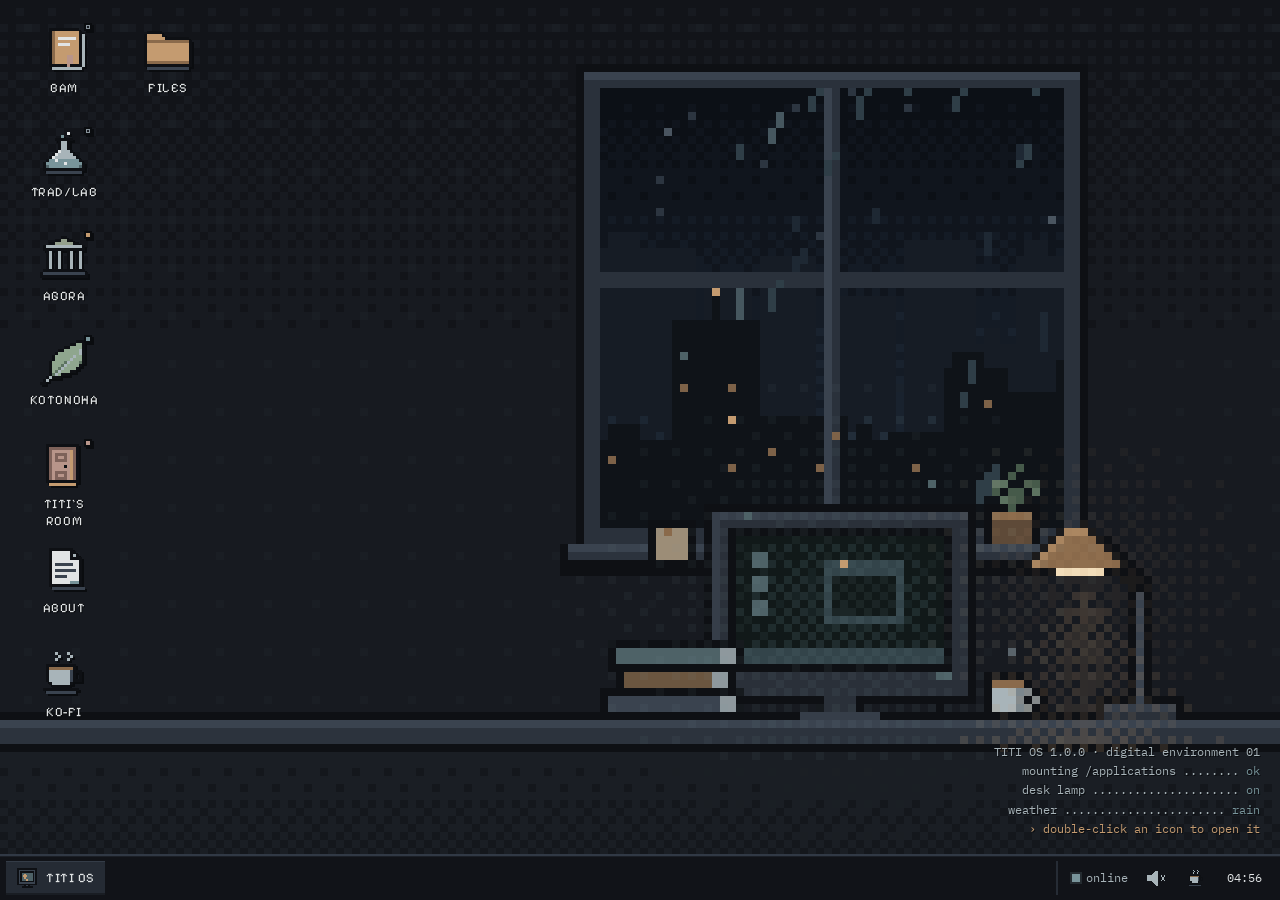
==== index.html @ 7e0ae091 "Boot TITI OS: interactive desktop hub for Titi's projects Pixel-art night-room desktop with a window" ====
<!doctype html>
<html lang="en">
<head>
  <meta charset="utf-8">
  <meta name="viewport" content="width=device-width, initial-scale=1, viewport-fit=cover">
  <title>TITI'S HUB.exe — TITI OS</title>
  <meta name="description" content="TITI OS, digital environment 01: a small pixel-art desktop that opens every project by Titi — BAM, TRAD/LAB, AGORA, KOTONOHA and TITI'S ROOM.">
  <meta name="author" content="Tiéphen Chauvin">
  <meta name="theme-color" content="#111318">
  <meta name="color-scheme" content="dark">
  <link rel="canonical" href="https://tiephenc.github.io/titi-hub/">

  <!-- Open Graph / social cards -->
  <meta property="og:type" content="website">
  <meta property="og:site_name" content="TITI'S HUB.exe">
  <meta property="og:title" content="TITI'S HUB.exe — TITI OS">
  <meta property="og:description" content="A quiet desktop at night, and every project by Titi on it.">
  <meta property="og:url" content="https://tiephenc.github.io/titi-hub/">
  <meta property="og:image" content="https://tiephenc.github.io/titi-hub/assets/og.png">
  <meta property="og:image:width" content="1200">
  <meta property="og:image:height" content="630">
  <meta property="og:image:alt" content="A pixel-art desk at night: a monitor, a lamp, and a rainy city through the window.">
  <meta name="twitter:card" content="summary_large_image">
  <meta name="twitter:title" content="TITI'S HUB.exe — TITI OS">
  <meta name="twitter:description" content="A quiet desktop at night, and every project by Titi on it.">
  <meta name="twitter:image" content="https://tiephenc.github.io/titi-hub/assets/og.png">

  <link rel="icon" href="assets/favicon.svg" type="image/svg+xml">
  <link rel="icon" href="assets/favicon-32.png" sizes="32x32" type="image/png">
  <link rel="apple-touch-icon" href="assets/apple-touch-icon.png">

  <link rel="preconnect" href="https://fonts.googleapis.com">
  <link rel="preconnect" href="https://fonts.gstatic.com" crossorigin>
  <link rel="stylesheet" href="https://fonts.googleapis.com/css2?family=IBM+Plex+Mono:wght@400&family=IBM+Plex+Sans+JP:wght@400;500&family=Pixelify+Sans:wght@400&display=swap">

  <link rel="stylesheet" href="src/styles/base.css">
  <link rel="stylesheet" href="src/styles/desktop.css">
  <link rel="stylesheet" href="src/styles/windows.css">
  <link rel="stylesheet" href="src/styles/apps.css">
  <link rel="modulepreload" href="src/main.js">

  <script type="application/ld+json">
  {
    "@context": "https://schema.org",
    "@type": "WebSite",
    "name": "TITI'S HUB.exe",
    "url": "https://tiephenc.github.io/titi-hub/",
    "author": { "@type": "Person", "name": "Tiéphen Chauvin", "url": "https://github.com/tiephenc" }
  }
  </script>
</head>
<body>
  <a class="skip-link" href="#desktop-icons">Skip to the applications</a>

  <canvas id="scene" aria-hidden="true"></canvas>

  <main id="desktop" aria-label="TITI OS desktop">
    <h1 class="visually-hidden">TITI'S HUB.exe — the desktop that opens every project by Titi</h1>
    <p id="icon-hint" class="visually-hidden">Press Enter to open.</p>
    <ul id="desktop-icons" class="icons" aria-label="Applications and shortcuts"></ul>
    <div id="boot-log" class="boot-log" aria-hidden="true"></div>
    <div id="win-layer" class="win-layer"></div>
  </main>

  <nav id="taskbar" class="taskbar" aria-label="Taskbar">
    <button class="tb-btn tb-start" type="button" aria-label="Start menu"><span class="tb-start__name">TITI OS</span></button>
    <button class="tb-btn tb-switch" type="button" aria-label="Open windows: 0">
      <svg class="glyph" viewBox="0 0 16 16" aria-hidden="true" focusable="false" shape-rendering="crispEdges"><path fill="currentColor" d="M4 2h10v8h-2V4H4zM2 6h8v8H2zm2 2v4h4V8z"/></svg>
      <span class="tb-switch__count">0</span>
    </button>
    <div class="tb-tasks" aria-label="Open windows" role="group"></div>
    <div class="tb-tray">
      <span class="tray-status" role="status"><span class="status-led" aria-hidden="true"></span><span class="tray-status__label">online</span></span>
      <button class="tray-btn tray-sound" type="button" aria-label="Interface sound" aria-pressed="false"></button>
      <button class="tray-btn tray-kofi" type="button" aria-label="Support my work on Ko-fi" title="Support my work"></button>
      <button class="tray-btn tray-clock mono" type="button"><time>--:--</time></button>
    </div>
  </nav>

  <div id="start-menu" class="popover" hidden></div>
  <div id="switcher" class="popover" hidden></div>
  <div id="toasts" class="toasts" aria-live="polite" aria-atomic="false"></div>

  <noscript>
    <div class="noscript">
      <p>TITI OS needs JavaScript to boot.<br>Turn it on and reload to open the desktop.</p>
    </div>
  </noscript>

  <script type="module" src="src/main.js"></script>
</body>
</html>
---- src/styles/base.css ----
/* ==========================================================================
   TITI OS — tokens, type, reset
   ========================================================================== */

:root {
  /* Palette — the brief's six colours, plus two darker steps of the same night. */
  --night: #171A20;        /* wall, page background */
  --night-deep: #111318;   /* taskbar, deepest panels */
  --panel: #1D2128;        /* window body */
  --panel-raised: #252B34; /* title bars, inputs */
  --line: #313945;         /* borders */
  --line-soft: #262C35;
  --ink: #E1E4E5;          /* primary text */
  --ink-dim: #A8B4B9;      /* secondary text */
  --ink-faint: #87929A;    /* tertiary text, still ≥ 4.5:1 on --panel-raised */
  --teal: #78949A;         /* cool accent: selection, links, online */
  --teal-deep: #4E6267;
  --amber: #C49B70;        /* warm accent: the lamp, focus, calls to action */
  --amber-deep: #8A6A4B;
  --shadow: #0A0C0F;

  --scale: 1;

  --font-pixel: "Pixelify Sans", "IBM Plex Mono", ui-monospace, monospace;
  --font-sans: "IBM Plex Sans JP", "IBM Plex Sans", system-ui, -apple-system, "Segoe UI", "Hiragino Sans", "Yu Gothic", sans-serif;
  --font-mono: "IBM Plex Mono", ui-monospace, "SFMono-Regular", Menlo, Consolas, monospace;

  --taskbar-h: 2.875rem;
  --ease-step: steps(4, end);
  --dur: 160ms;

  color-scheme: dark;
}

html {
  font-size: calc(100% * var(--scale));
  -webkit-text-size-adjust: 100%;
  text-size-adjust: 100%;
}

*,
*::before,
*::after {
  box-sizing: border-box;
}

html,
body {
  margin: 0;
  height: 100%;
  overflow: hidden;
  overscroll-behavior: none;
}

body {
  background: var(--night);
  color: var(--ink);
  font-family: var(--font-sans);
  font-size: 0.9375rem;
  line-height: 1.55;
  -webkit-font-smoothing: antialiased;
  -webkit-tap-highlight-color: transparent;
}

h1, h2, h3, h4, p, ul, ol, dl, dd, figure {
  margin: 0;
}

ul, ol {
  padding: 0;
  list-style: none;
}

button,
input,
select {
  font: inherit;
  color: inherit;
}

button {
  cursor: pointer;
  background: none;
  border: 0;
  padding: 0;
}

button:disabled,
[aria-disabled="true"] {
  cursor: not-allowed;
}

a {
  color: inherit;
}

svg {
  display: block;
}

::selection {
  background: var(--teal-deep);
  color: var(--ink);
}

:focus {
  outline: none;
}

:focus-visible {
  outline: 2px dashed var(--amber);
  outline-offset: 2px;
}

.visually-hidden {
  position: absolute !important;
  width: 1px;
  height: 1px;
  padding: 0;
  margin: -1px;
  overflow: hidden;
  clip: rect(0 0 0 0);
  white-space: nowrap;
  border: 0;
}

.skip-link {
  position: fixed;
  left: 0.75rem;
  top: 0.75rem;
  z-index: 10000;
  padding: 0.5rem 0.75rem;
  background: var(--panel-raised);
  border: 2px solid var(--amber);
  font-family: var(--font-mono);
  font-size: 0.8125rem;
  transform: translateY(-200%);
}

.skip-link:focus {
  transform: none;
}

.pixel {
  font-family: var(--font-pixel);
  letter-spacing: 0.02em;
}

.mono {
  font-family: var(--font-mono);
}

/* Pixel icons are SVGs on a 16-unit grid. */
.px-icon {
  width: 100%;
  height: 100%;
  shape-rendering: crispEdges;
  image-rendering: pixelated;
}

/* Notched pixel corners, used on buttons and chips. */
.notched {
  clip-path: polygon(
    0 3px, 3px 3px, 3px 0,
    calc(100% - 3px) 0, calc(100% - 3px) 3px, 100% 3px,
    100% calc(100% - 3px), calc(100% - 3px) calc(100% - 3px), calc(100% - 3px) 100%,
    3px 100%, 3px calc(100% - 3px), 0 calc(100% - 3px)
  );
}

/* Buttons --------------------------------------------------------------- */

.btn {
  display: inline-flex;
  align-items: center;
  justify-content: center;
  gap: 0.5rem;
  min-height: 2.5rem;
  padding: 0.5rem 1rem;
  font-family: var(--font-pixel);
  font-size: 0.875rem;
  letter-spacing: 0.04em;
  text-decoration: none;
  color: var(--night);
  background: var(--amber);
  box-shadow: inset 0 -3px 0 var(--amber-deep), inset 0 2px 0 #DDBE98;
  transition: transform 80ms var(--ease-step), filter 80ms linear;
}

.btn:hover {
  filter: brightness(1.08);
}

.btn:active {
  transform: translateY(1px);
  box-shadow: inset 0 -1px 0 var(--amber-deep), inset 0 2px 0 var(--amber-deep);
}

.btn:focus-visible {
  outline-color: var(--ink);
}

.btn--ghost {
  color: var(--ink);
  background: var(--panel-raised);
  box-shadow: inset 0 -3px 0 #191D23, inset 0 2px 0 #343C47;
}

.btn--ghost:active {
  box-shadow: inset 0 -1px 0 #191D23, inset 0 2px 0 #191D23;
}

.btn[aria-disabled="true"],
.btn:disabled {
  color: var(--ink-faint);
  background: var(--panel-raised);
  box-shadow: none;
  filter: none;
  transform: none;
}

.btn .ext {
  width: 0.75rem;
  height: 0.75rem;
}

/* Motion preferences ------------------------------------------------------ */

html.reduce-motion *,
html.reduce-motion *::before,
html.reduce-motion *::after {
  animation-duration: 1ms !important;
  animation-iteration-count: 1 !important;
  transition-duration: 1ms !important;
  scroll-behavior: auto !important;
}

html.no-ambient .ambient {
  animation: none !important;
}
---- src/styles/desktop.css ----
/* ==========================================================================
   TITI OS — desktop, icons, taskbar, start menu, notifications
   ========================================================================== */

/* The night room ---------------------------------------------------------- */

#scene {
  position: fixed;
  left: 0;
  top: 0;
  z-index: 0;
  image-rendering: pixelated;
  image-rendering: crisp-edges;
  pointer-events: none;
}

#desktop {
  position: fixed;
  inset: 0 0 var(--taskbar-h) 0;
  z-index: 1;
}

/* Desktop icons ----------------------------------------------------------- */

.icons {
  position: absolute;
  left: 1rem;
  top: 1rem;
  bottom: 1rem;
  display: grid;
  grid-auto-flow: column;
  grid-template-rows: repeat(auto-fill, 6.25rem);
  grid-auto-columns: 6rem;
  gap: 0.25rem 0.5rem;
  align-content: start;
}

.icon {
  position: relative;
  display: flex;
  flex-direction: column;
  align-items: center;
  gap: 0.375rem;
  width: 6rem;
  padding: 0.5rem 0.25rem 0.375rem;
  border: 1px solid transparent;
  color: var(--ink);
  text-align: center;
  touch-action: manipulation;
}

.icon__art {
  position: relative;
  width: 3rem;
  height: 3rem;
  transition: transform 120ms var(--ease-step);
  filter: drop-shadow(2px 2px 0 var(--shadow));
}

.icon__label {
  max-width: 100%;
  padding: 0.0625rem 0.375rem;
  font-family: var(--font-pixel);
  font-size: 0.8125rem;
  line-height: 1.3;
  letter-spacing: 0.04em;
  color: var(--ink);
  text-shadow: 1px 1px 0 var(--shadow), -1px 0 0 var(--shadow), 0 -1px 0 var(--shadow);
  overflow-wrap: anywhere;
}

/* A tiny status light in the icon's corner. */
.icon__status {
  position: absolute;
  right: -0.25rem;
  top: -0.125rem;
  width: 0.5rem;
  height: 0.5rem;
  border: 2px solid var(--shadow);
  background: var(--ink-faint);
}

.icon__status[data-status="online"] { background: var(--teal); }
.icon__status[data-status="under-development"] { background: var(--amber); }
.icon__status[data-status="coming-soon"] { background: #B8958A; }
.icon__status[data-status="link-pending"] {
  background: var(--night);
  box-shadow: inset 0 0 0 1px var(--ink-faint);
}

.icon:hover .icon__art {
  transform: translateY(-2px);
}

.icon:hover .icon__label {
  color: #fff;
}

.icon[aria-current="true"] {
  border: 1px dotted var(--teal);
  background: rgb(120 148 154 / 0.14);
}

.icon[aria-current="true"] .icon__label {
  background: var(--teal-deep);
  text-shadow: none;
}

.icon:focus-visible {
  outline-offset: 0;
}

/* The boot log: a few lines that type out and fade away, never blocking. */
.boot-log {
  position: absolute;
  right: 1.25rem;
  bottom: 1rem;
  max-width: min(26rem, calc(100% - 2.5rem));
  font-family: var(--font-mono);
  font-size: 0.75rem;
  line-height: 1.6;
  color: var(--ink-dim);
  text-align: right;
  text-shadow: 1px 1px 0 var(--shadow);
  pointer-events: none;
  transition: opacity 1.2s linear;
}

.boot-log p {
  white-space: pre;
}

.boot-log .ok {
  color: var(--teal);
}

.boot-log .hint {
  color: var(--amber);
}

.boot-log.is-gone {
  opacity: 0;
}

/* Taskbar ----------------------------------------------------------------- */

.taskbar {
  position: fixed;
  left: 0;
  right: 0;
  bottom: 0;
  z-index: 9000;
  display: flex;
  align-items: stretch;
  gap: 0.375rem;
  height: var(--taskbar-h);
  padding: 0.3125rem 0.375rem;
  padding-bottom: max(0.3125rem, env(safe-area-inset-bottom));
  background: var(--night-deep);
  border-top: 2px solid var(--line);
  box-shadow: inset 0 1px 0 #1B1F26;
}

.tb-btn {
  display: inline-flex;
  align-items: center;
  gap: 0.5rem;
  min-width: 2.25rem;
  padding: 0 0.625rem;
  font-family: var(--font-pixel);
  font-size: 0.8125rem;
  letter-spacing: 0.04em;
  color: var(--ink-dim);
  background: var(--panel-raised);
  box-shadow: inset 0 -2px 0 #191D23, inset 0 1px 0 #343C47;
  white-space: nowrap;
}

.tb-btn:hover {
  color: var(--ink);
}

.tb-btn[aria-expanded="true"],
.tb-btn[aria-pressed="true"] {
  color: var(--ink);
  background: #1A1E25;
  box-shadow: inset 0 2px 0 #0E1014, inset 0 -1px 0 #2B323C;
}

.tb-btn .glyph {
  width: 1.25rem;
  height: 1.25rem;
  flex: none;
}

.tb-start {
  color: var(--ink);
}

.tb-start .glyph {
  width: 1.375rem;
  height: 1.375rem;
}

.tb-tasks {
  display: flex;
  flex: 1 1 auto;
  min-width: 0;
  gap: 0.25rem;
  overflow: hidden;
}

.tb-task {
  flex: 0 1 11rem;
  min-width: 2.75rem;
  justify-content: flex-start;
}

.tb-task .tb-task__name {
  overflow: hidden;
  text-overflow: ellipsis;
}

.tb-task[data-state="minimized"] .tb-task__name {
  color: var(--ink-faint);
}

.tb-task[data-state="active"] {
  border-bottom: 2px solid var(--amber);
}

.tb-switch {
  display: none;
}

.tb-tray {
  display: flex;
  align-items: center;
  gap: 0.25rem;
  padding: 0 0.25rem 0 0.5rem;
  border-left: 2px solid var(--line-soft);
}

.tray-btn {
  display: inline-flex;
  align-items: center;
  justify-content: center;
  gap: 0.375rem;
  min-width: 2.25rem;
  height: 100%;
  padding: 0 0.375rem;
  color: var(--ink-dim);
  font-family: var(--font-mono);
  font-size: 0.75rem;
}

.tray-btn:hover {
  color: var(--ink);
  background: var(--panel-raised);
}

.tray-btn .glyph {
  width: 1.125rem;
  height: 1.125rem;
}

.tray-status {
  display: inline-flex;
  align-items: center;
  gap: 0.375rem;
  padding: 0 0.375rem;
  font-family: var(--font-mono);
  font-size: 0.75rem;
  color: var(--ink-dim);
}

.status-led {
  width: 0.5rem;
  height: 0.5rem;
  background: var(--teal);
  box-shadow: 0 0 0 2px rgb(120 148 154 / 0.18);
}

.tray-status[data-online="false"] .status-led {
  background: var(--amber);
  box-shadow: 0 0 0 2px rgb(196 155 112 / 0.2);
}

.tray-clock {
  min-width: 3.25rem;
  font-variant-numeric: tabular-nums;
  color: var(--ink);
}

.tray-clock .colon {
  animation: blink 2s steps(1, end) infinite;
}

@keyframes blink {
  50% { opacity: 0.25; }
}

/* Start menu & switcher popovers -------------------------------------------- */

.popover {
  position: fixed;
  left: 0.375rem;
  bottom: calc(var(--taskbar-h) + 0.375rem);
  z-index: 9100;
  width: 19rem;
  max-height: calc(100% - var(--taskbar-h) - 1rem);
  overflow: auto;
  background: var(--panel);
  border: 2px solid var(--line);
  box-shadow: 5px 5px 0 var(--shadow);
  transform-origin: bottom left;
}

.popover[hidden] {
  display: none;
}

.popover.is-opening {
  animation: menu-in 140ms var(--ease-step);
}

@keyframes menu-in {
  from { clip-path: inset(100% 0 0 0); }
  to { clip-path: inset(0 0 0 0); }
}

.menu-head {
  display: flex;
  align-items: center;
  gap: 0.75rem;
  padding: 0.875rem 1rem 0.75rem;
  border-bottom: 2px solid var(--line-soft);
  background:
    repeating-linear-gradient(0deg, transparent 0 3px, rgb(255 255 255 / 0.015) 3px 4px),
    var(--panel-raised);
}

.menu-head .glyph {
  width: 2rem;
  height: 2rem;
  flex: none;
}

.menu-head__title {
  font-family: var(--font-pixel);
  font-size: 1rem;
  line-height: 1.2;
}

.menu-head__sub {
  font-family: var(--font-mono);
  font-size: 0.6875rem;
  color: var(--ink-dim);
}

.menu-group {
  padding: 0.5rem 0;
}

.menu-group + .menu-group {
  border-top: 2px solid var(--line-soft);
}

.menu-caption {
  padding: 0.25rem 1rem 0.375rem;
  font-family: var(--font-mono);
  font-size: 0.6875rem;
  color: var(--ink-faint);
}

.menu-item {
  display: flex;
  align-items: center;
  gap: 0.75rem;
  width: 100%;
  min-height: 2.5rem;
  padding: 0.3125rem 1rem;
  text-align: left;
  font-size: 0.875rem;
  color: var(--ink);
}

.menu-item .glyph {
  width: 1.5rem;
  height: 1.5rem;
  flex: none;
}

.menu-item__name {
  flex: 1;
  font-family: var(--font-pixel);
  letter-spacing: 0.03em;
}

.menu-item__meta {
  font-family: var(--font-mono);
  font-size: 0.6875rem;
  color: var(--ink-faint);
}

.menu-item:hover,
.menu-item:focus-visible {
  background: var(--teal-deep);
  outline: none;
}

.menu-item:hover .menu-item__meta,
.menu-item:focus-visible .menu-item__meta {
  color: var(--ink);
}

.menu-foot {
  padding: 0.5rem 1rem 0.625rem;
  border-top: 2px solid var(--line-soft);
  font-family: var(--font-mono);
  font-size: 0.6875rem;
  color: var(--ink-faint);
}

/* Notifications ----------------------------------------------------------- */

.toasts {
  position: fixed;
  right: 0.75rem;
  bottom: calc(var(--taskbar-h) + 0.75rem);
  z-index: 9200;
  display: flex;
  flex-direction: column;
  align-items: flex-end;
  gap: 0.5rem;
  pointer-events: none;
}

.toast {
  display: flex;
  align-items: center;
  gap: 0.625rem;
  max-width: min(22rem, calc(100vw - 1.5rem));
  padding: 0.5rem 0.75rem;
  background: var(--panel-raised);
  border: 2px solid var(--line);
  border-left-color: var(--teal);
  box-shadow: 3px 3px 0 var(--shadow);
  font-family: var(--font-mono);
  font-size: 0.75rem;
  color: var(--ink);
  animation: toast-in 180ms var(--ease-step);
}

.toast[data-tone="warm"] {
  border-left-color: var(--amber);
}

.toast .glyph {
  width: 1rem;
  height: 1rem;
  flex: none;
}

.toast.is-leaving {
  opacity: 0;
  transition: opacity 200ms linear;
}

@keyframes toast-in {
  from { transform: translateX(1.5rem); opacity: 0; }
  to { transform: none; opacity: 1; }
}

.noscript {
  position: fixed;
  inset: 0;
  display: grid;
  place-items: center;
  padding: 2rem;
  font-family: var(--font-mono);
  text-align: center;
  color: var(--ink-dim);
}

/* Compact layout: phones and narrow windows ------------------------------- */

@media (max-width: 720px) {
  :root {
    --taskbar-h: 3.5rem;
  }

  .icons {
    left: 0;
    right: 0;
    top: 0;
    bottom: auto;
    padding: 1.25rem 0.75rem;
    grid-auto-flow: row;
    grid-template-rows: none;
    grid-template-columns: repeat(4, minmax(0, 1fr));
    grid-auto-columns: auto;
    gap: 0.75rem 0.25rem;
  }

  .icon {
    width: auto;
    padding: 0.5rem 0.125rem;
  }

  .icon__art {
    width: 3.25rem;
    height: 3.25rem;
  }

  .icon__label {
    font-size: 0.75rem;
  }

  .boot-log {
    left: 1rem;
    right: 1rem;
    max-width: none;
    font-size: 0.6875rem;
  }

  .boot-log p {
    white-space: pre-wrap;
  }

  .taskbar {
    gap: 0.375rem;
    padding: 0.375rem 0.5rem;
  }

  .tb-start .tb-start__name,
  .tb-tasks,
  .tray-status__label,
  .tray-sound {
    display: none;
  }

  .tb-switch {
    display: inline-flex;
    margin-right: auto;
  }

  .tb-btn {
    min-width: 2.75rem;
    justify-content: center;
  }

  .tray-btn {
    min-width: 2.75rem;
  }

  .popover {
    left: 0;
    right: 0;
    bottom: var(--taskbar-h);
    width: auto;
    border-left: 0;
    border-right: 0;
    border-bottom: 0;
    box-shadow: 0 -4px 0 var(--shadow);
  }

  .toasts {
    left: 0.75rem;
    right: 0.75rem;
    align-items: stretch;
  }

  .toast {
    max-width: none;
  }
}

@media (max-width: 360px) {
  .icons {
    grid-template-columns: repeat(3, minmax(0, 1fr));
  }
}

/* Short landscape screens (phones on their side) */
@media (max-height: 520px) and (min-width: 721px) {
  .icons {
    grid-template-rows: repeat(auto-fill, 5.5rem);
  }

  .icon__art {
    width: 2.5rem;
    height: 2.5rem;
  }
}
---- src/styles/windows.css ----
/* ==========================================================================
   TITI OS — window chrome
   ========================================================================== */

.win-layer {
  position: absolute;
  inset: 0;
  pointer-events: none;
}

.win {
  --accent: var(--teal);
  position: absolute;
  display: flex;
  flex-direction: column;
  width: min(var(--w, 32rem), calc(100% - 1rem));
  max-height: calc(100% - 1rem);
  background: var(--panel);
  border: 2px solid var(--line);
  box-shadow: 6px 6px 0 var(--shadow);
  pointer-events: auto;
}

.win[hidden] {
  display: none;
}

.win.is-active {
  border-color: color-mix(in srgb, var(--accent) 55%, var(--line));
}

.win-bar {
  position: relative;
  display: flex;
  align-items: center;
  gap: 0.5rem;
  flex: none;
  height: 2.25rem;
  padding: 0 0.25rem 0 0.625rem;
  background: var(--panel-raised);
  border-bottom: 2px solid var(--line-soft);
  cursor: grab;
  user-select: none;
  -webkit-user-select: none;
}

.win-bar:active {
  cursor: grabbing;
}

/* A thin accent line under the bar of the active window. */
.win.is-active .win-bar::after {
  content: "";
  position: absolute;
  left: 0;
  right: 0;
  bottom: -2px;
  height: 2px;
  background: linear-gradient(90deg, var(--accent) 0 3.5rem, transparent 3.5rem);
}

.win-bar:focus-visible {
  outline-offset: -4px;
}

.win-bar__icon {
  width: 1.125rem;
  height: 1.125rem;
  flex: none;
}

.win-bar__title {
  flex: none;
  font-family: var(--font-pixel);
  font-size: 0.875rem;
  font-weight: 400;
  letter-spacing: 0.04em;
  color: var(--ink-dim);
}

.win.is-active .win-bar__title {
  color: var(--ink);
}

.win-bar__path {
  flex: 1;
  min-width: 0;
  overflow: hidden;
  text-overflow: ellipsis;
  white-space: nowrap;
  font-family: var(--font-mono);
  font-size: 0.6875rem;
  color: var(--ink-faint);
}

.win-ctl {
  display: flex;
  gap: 0.25rem;
  flex: none;
}

.win-btn {
  display: grid;
  place-items: center;
  width: 1.75rem;
  height: 1.75rem;
  color: var(--ink-dim);
  cursor: pointer;
}

.win-btn svg {
  width: 0.75rem;
  height: 0.75rem;
}

.win-btn:hover {
  color: var(--ink);
  background: #2F3741;
}

.win-btn[data-act="close"]:hover {
  color: var(--night);
  background: var(--amber);
}

.win-body {
  flex: 1 1 auto;
  min-height: 0;
  overflow: auto;
  overscroll-behavior: contain;
  scrollbar-width: thin;
  scrollbar-color: var(--line) transparent;
}

.win-body::-webkit-scrollbar {
  width: 10px;
}

.win-body::-webkit-scrollbar-thumb {
  background: var(--line);
  border: 2px solid var(--panel);
}

/* Opening and closing: the window unrolls in four steps, like a CRT. */
.win.is-entering {
  animation: win-in 180ms var(--ease-step);
}

.win.is-leaving {
  animation: win-out 140ms var(--ease-step) forwards;
}

@keyframes win-in {
  from { clip-path: inset(48% 0 48% 0); opacity: 0.4; }
  to { clip-path: inset(0 0 0 0); opacity: 1; }
}

@keyframes win-out {
  from { clip-path: inset(0 0 0 0); opacity: 1; }
  to { clip-path: inset(49% 4% 49% 4%); opacity: 0; }
}

.win.is-dragging {
  box-shadow: 10px 10px 0 rgb(10 12 15 / 0.85);
}

.win.is-dragging .win-body {
  pointer-events: none;
}

/* Compact layout: every window becomes a full screen sheet. */
body.is-compact .win {
  left: 0 !important;
  top: 0 !important;
  width: 100%;
  height: 100%;
  max-height: none;
  border: 0;
  box-shadow: none;
}

body.is-compact .win-bar {
  height: 3rem;
  cursor: default;
  padding-left: 0.875rem;
}

body.is-compact .win-btn {
  width: 2.75rem;
  height: 2.75rem;
}

body.is-compact .win-btn svg {
  width: 0.875rem;
  height: 0.875rem;
}

body.is-compact .win.is-entering {
  animation-name: sheet-in;
}

@keyframes sheet-in {
  from { transform: translateY(2.5rem); opacity: 0; }
  to { transform: none; opacity: 1; }
}
---- src/styles/apps.css ----
/* ==========================================================================
   TITI OS — application window contents
   ========================================================================== */

.app {
  display: flex;
  flex-direction: column;
}

.app-section {
  padding: 1rem 1.25rem;
}

.app-section + .app-section {
  border-top: 2px solid var(--line-soft);
}

/* Project preview ---------------------------------------------------------- */

.splash {
  position: relative;
  height: 9.5rem;
  overflow: hidden;
  border-bottom: 2px solid var(--line-soft);
  background: #15181D;
}

.project-head {
  display: flex;
  align-items: flex-start;
  gap: 0.875rem;
}

.project-head__icon {
  width: 3rem;
  height: 3rem;
  flex: none;
  filter: drop-shadow(2px 2px 0 var(--shadow));
}

.project-head__text {
  flex: 1;
  min-width: 0;
}

.project-name {
  font-family: var(--font-pixel);
  font-size: 1.5rem;
  font-weight: 400;
  line-height: 1.15;
  letter-spacing: 0.03em;
}

.project-tagline {
  margin-top: 0.25rem;
  font-family: var(--font-mono);
  font-size: 0.75rem;
  color: var(--ink-dim);
}

.chip {
  display: inline-flex;
  align-items: center;
  gap: 0.375rem;
  flex: none;
  padding: 0.1875rem 0.5rem;
  font-family: var(--font-mono);
  font-size: 0.6875rem;
  line-height: 1.4;
  color: var(--ink);
  background: var(--panel-raised);
  white-space: nowrap;
}

.chip::before {
  content: "";
  width: 0.4375rem;
  height: 0.4375rem;
  background: var(--ink-faint);
}

.chip[data-status="online"]::before { background: var(--teal); }
.chip[data-status="under-development"]::before { background: var(--amber); }
.chip[data-status="coming-soon"]::before { background: #B8958A; }
.chip[data-status="link-pending"]::before {
  background: transparent;
  box-shadow: inset 0 0 0 1px var(--ink-faint);
}

.chip[data-status="online"]::before {
  animation: pulse 2.4s steps(2, end) infinite;
}

@keyframes pulse {
  50% { opacity: 0.35; }
}

.project-desc {
  margin-top: 0.875rem;
  max-width: 34rem;
  color: var(--ink);
}

.contents-caption {
  margin-bottom: 0.5rem;
  font-family: var(--font-mono);
  font-size: 0.6875rem;
  color: var(--ink-faint);
}

.tags {
  display: flex;
  flex-wrap: wrap;
  gap: 0.375rem;
}

.tags li {
  padding: 0.1875rem 0.5rem;
  font-size: 0.8125rem;
  color: var(--ink-dim);
  border: 1px solid var(--line);
  background: rgb(255 255 255 / 0.015);
}

.launch {
  display: flex;
  flex-wrap: wrap;
  align-items: center;
  gap: 0.75rem 1rem;
}

.launch__url {
  min-width: 0;
  font-family: var(--font-mono);
  font-size: 0.75rem;
  color: var(--ink-faint);
  overflow-wrap: anywhere;
}

/* "Not yet" panels share one look: a quiet striped plate. */
.notice {
  display: flex;
  gap: 0.875rem;
  align-items: flex-start;
  padding: 0.875rem 1rem;
  border: 2px dashed var(--line);
  background:
    repeating-linear-gradient(-45deg, transparent 0 10px, rgb(196 155 112 / 0.045) 10px 20px);
}

.notice__title {
  font-family: var(--font-pixel);
  font-size: 0.9375rem;
  letter-spacing: 0.06em;
  color: var(--amber);
}

.notice__text {
  margin-top: 0.125rem;
  font-size: 0.875rem;
  color: var(--ink-dim);
}

.notice .loader {
  flex: none;
  margin-top: 0.3125rem;
}

/* A three-block loader, used sparingly. */
.loader {
  display: inline-flex;
  gap: 3px;
}

.loader i {
  width: 6px;
  height: 6px;
  background: var(--amber);
  animation: loader 1.2s steps(1, end) infinite;
}

.loader i:nth-child(2) { animation-delay: 0.4s; }
.loader i:nth-child(3) { animation-delay: 0.8s; }

@keyframes loader {
  0% { opacity: 1; }
  33% { opacity: 0.25; }
}

/* Splash: BAM — editorial masthead */
.splash--editorial {
  display: grid;
  grid-template-rows: auto 1fr;
  padding: 1rem 1.25rem 0.875rem;
  background: #1A1C20;
  color: #E8DCCB;
}

.splash--editorial .masthead {
  display: flex;
  align-items: baseline;
  justify-content: space-between;
  padding-bottom: 0.375rem;
  border-bottom: 3px double var(--amber);
}

.splash--editorial .masthead b {
  font-family: Georgia, "Times New Roman", "Hiragino Mincho ProN", "Yu Mincho", serif;
  font-size: 2.25rem;
  font-weight: 700;
  line-height: 1;
  letter-spacing: -0.01em;
}

.splash--editorial .masthead span {
  font-family: var(--font-mono);
  font-size: 0.6875rem;
  color: var(--amber);
}

.splash--editorial .rubrics {
  display: grid;
  grid-template-columns: repeat(4, minmax(0, 1fr));
  margin-top: 0.75rem;
}

.splash--editorial .rubrics li {
  padding: 0 0.625rem;
  border-left: 1px solid rgb(196 155 112 / 0.35);
  font-family: Georgia, "Times New Roman", serif;
  font-size: 0.8125rem;
  line-height: 1.35;
}

.splash--editorial .rubrics li:first-child {
  padding-left: 0;
  border-left: 0;
}

.splash--editorial .rubrics small {
  display: block;
  margin-top: 0.25rem;
  font-family: var(--font-sans);
  font-size: 0.75rem;
  color: var(--amber);
}

/* Splash: TRAD/LAB — graph paper with an annotated specimen */
.splash--lab {
  background:
    linear-gradient(rgb(120 148 154 / 0.14) 1px, transparent 1px) 0 0 / 12px 12px,
    linear-gradient(90deg, rgb(120 148 154 / 0.14) 1px, transparent 1px) 0 0 / 12px 12px,
    #161B1F;
}

.specimen {
  position: absolute;
  left: 50%;
  top: 50%;
  transform: translate(-50%, -46%);
  display: grid;
  justify-items: center;
}

.specimen ruby {
  font-family: var(--font-sans);
  font-size: 2.5rem;
  line-height: 1.1;
  color: var(--ink);
  ruby-position: over;
}

.specimen rt {
  font-family: var(--font-mono);
  font-size: 0.6875rem;
  color: var(--teal);
  letter-spacing: 0.08em;
}

.specimen .bracket {
  width: 7rem;
  height: 0.5rem;
  margin-top: 0.25rem;
  border: 2px solid var(--teal);
  border-top: 0;
}

.specimen .gloss {
  margin-top: 0.375rem;
  font-family: var(--font-mono);
  font-size: 0.75rem;
  color: var(--ink-dim);
}

.splash--lab .stamp {
  position: absolute;
  right: 0.875rem;
  top: 0.75rem;
  padding: 0.125rem 0.375rem;
  border: 2px solid var(--teal-deep);
  font-family: var(--font-pixel);
  font-size: 0.75rem;
  color: var(--teal);
  transform: rotate(-4deg);
}

/* Splash: AGORA — columns under scaffolding */
.splash--columns {
  display: grid;
  place-items: end center;
  background: #171B1A;
}

.splash--columns .temple {
  width: 15rem;
  height: 8rem;
}

.splash--columns .tape {
  position: absolute;
  left: -2rem;
  right: -2rem;
  top: 42%;
  padding: 0.25rem 0;
  transform: rotate(-6deg);
  background: repeating-linear-gradient(90deg, var(--amber) 0 18px, #2A241C 18px 36px);
  opacity: 0.85;
}

.splash--columns .tape span {
  display: block;
  width: max-content;
  margin: 0 auto;
  padding: 0 0.625rem;
  font-family: var(--font-pixel);
  font-size: 0.75rem;
  letter-spacing: 0.1em;
  color: var(--ink);
  background: var(--night-deep);
}

/* Splash: KOTONOHA — genkō yōshi manuscript paper */
.splash--genko {
  display: flex;
  align-items: center;
  justify-content: space-between;
  gap: 1rem;
  padding: 0 1.25rem 0 1.5rem;
  background: #161A17;
}

.genko {
  display: grid;
  grid-template-columns: repeat(2, 2.125rem);
  grid-template-rows: repeat(3, 2.125rem);
  grid-auto-flow: column;
  direction: rtl;
  border: 2px solid #5C7260;
}

.genko span {
  display: grid;
  place-items: center;
  border: 1px solid rgb(143 166 142 / 0.35);
  font-family: var(--font-sans);
  font-size: 1.25rem;
  color: var(--ink);
}

.genko span:empty {
  background: rgb(143 166 142 / 0.05);
}

.levels {
  display: flex;
  align-items: center;
  gap: 0.375rem;
  font-family: var(--font-pixel);
  font-size: 1rem;
  color: #8FA68E;
}

.levels li {
  display: flex;
  align-items: center;
  gap: 0.375rem;
}

.levels li + li::before {
  content: "";
  width: 1.5rem;
  height: 2px;
  background: repeating-linear-gradient(90deg, #5C7260 0 4px, transparent 4px 6px);
}

.levels b {
  padding: 0.25rem 0.5rem;
  font-weight: 400;
  border: 2px solid #5C7260;
}

.levels li:last-child b {
  color: var(--night);
  background: #8FA68E;
  border-color: #8FA68E;
}

/* Splash: TITI'S ROOM — a closed door with light under it */
.splash--door {
  display: grid;
  place-items: end center;
  background: #191718;
}

.splash--door .door {
  width: 7rem;
  height: 8.75rem;
}

.splash--door .sign {
  position: absolute;
  left: calc(50% + 4.25rem);
  top: 2rem;
  padding: 0.25rem 0.5rem;
  border: 2px solid #7E625A;
  background: #221D1C;
  font-family: var(--font-pixel);
  font-size: 0.75rem;
  color: #D8B9AE;
  transform: rotate(3deg);
}

.splash--door .spill {
  position: absolute;
  left: 50%;
  bottom: 0;
  width: 9rem;
  height: 0.5rem;
  transform: translateX(-50%);
  background: repeating-linear-gradient(90deg, rgb(196 155 112 / 0.4) 0 2px, transparent 2px 4px);
}

/* About -------------------------------------------------------------------- */

.about-hero {
  display: flex;
  gap: 1rem;
  align-items: center;
}

.about-hero .portrait {
  width: 4.5rem;
  height: 4.5rem;
  flex: none;
  padding: 0.375rem;
  background: var(--panel-raised);
  border: 2px solid var(--line);
}

.about-name {
  font-family: var(--font-pixel);
  font-size: 1.5rem;
  line-height: 1.1;
}

.about-sub {
  margin-top: 0.25rem;
  font-family: var(--font-mono);
  font-size: 0.75rem;
  color: var(--ink-dim);
}

.prose p {
  max-width: 36rem;
}

.prose p + p {
  margin-top: 0.75rem;
}

.prose p:last-child {
  color: var(--ink-dim);
}

.facts {
  display: grid;
  grid-template-columns: repeat(2, minmax(0, 1fr));
  gap: 1rem 1.5rem;
}

.facts h3 {
  margin-bottom: 0.375rem;
  font-family: var(--font-mono);
  font-size: 0.6875rem;
  font-weight: 400;
  color: var(--ink-faint);
}

.facts li {
  font-size: 0.875rem;
  line-height: 1.5;
}

.facts li + li {
  margin-top: 0.25rem;
}

.facts li small {
  display: block;
  font-family: var(--font-mono);
  font-size: 0.6875rem;
  color: var(--ink-faint);
}

.button-row {
  display: flex;
  flex-wrap: wrap;
  gap: 0.625rem;
}

/* Support (Ko-fi) --------------------------------------------------------- */

.support {
  display: grid;
  justify-items: center;
  gap: 1rem;
  padding: 1.75rem 1.5rem 1.5rem;
  text-align: center;
}

.support .cup {
  position: relative;
  width: 6rem;
  height: 6rem;
}

.support .steam {
  position: absolute;
  inset: 0;
}

.support .steam i {
  position: absolute;
  top: 0.5rem;
  width: 6px;
  height: 6px;
  background: var(--ink-dim);
  opacity: 0;
  animation: steam 2.4s steps(4, end) infinite;
}

.support .steam i:nth-child(1) { left: 2rem; }
.support .steam i:nth-child(2) { left: 3rem; animation-delay: 0.8s; }
.support .steam i:nth-child(3) { left: 2.5rem; animation-delay: 1.6s; }

@keyframes steam {
  0% { transform: translateY(1.25rem); opacity: 0; }
  30% { opacity: 0.6; }
  100% { transform: translateY(-0.5rem); opacity: 0; }
}

.support h3 {
  font-family: var(--font-pixel);
  font-size: 1.375rem;
  font-weight: 400;
  letter-spacing: 0.05em;
}

.support p {
  max-width: 24rem;
  color: var(--ink-dim);
}

.support .note {
  font-family: var(--font-mono);
  font-size: 0.6875rem;
  color: var(--ink-faint);
}

/* Settings ----------------------------------------------------------------- */

.settings-list > li {
  display: flex;
  align-items: center;
  justify-content: space-between;
  gap: 1rem;
  padding: 0.75rem 1.25rem;
}

.settings-list > li + li {
  border-top: 1px solid var(--line-soft);
}

.setting__label {
  font-family: var(--font-pixel);
  font-size: 0.9375rem;
  letter-spacing: 0.03em;
}

.setting__help {
  font-size: 0.8125rem;
  color: var(--ink-dim);
}

.switch {
  position: relative;
  flex: none;
  width: 3.25rem;
  height: 1.625rem;
  background: var(--night-deep);
  border: 2px solid var(--line);
}

.switch::after {
  content: "";
  position: absolute;
  left: 2px;
  top: 2px;
  width: calc(50% - 2px);
  height: calc(100% - 4px);
  background: var(--ink-faint);
  transition: transform 120ms var(--ease-step), background 120ms linear;
}

.switch[aria-checked="true"] {
  border-color: var(--teal-deep);
}

.switch[aria-checked="true"]::after {
  transform: translateX(calc(100% - 0px));
  background: var(--teal);
}

.switch__state {
  font-family: var(--font-mono);
  font-size: 0.6875rem;
  color: var(--ink-faint);
  min-width: 1.75rem;
  text-align: right;
}

.setting__control {
  display: flex;
  align-items: center;
  gap: 0.625rem;
}

.segmented {
  display: inline-flex;
  flex: none;
  border: 2px solid var(--line);
}

.segmented button {
  min-width: 2.75rem;
  min-height: 2rem;
  padding: 0 0.5rem;
  font-family: var(--font-mono);
  font-size: 0.75rem;
  color: var(--ink-dim);
  background: var(--night-deep);
}

.segmented button + button {
  border-left: 2px solid var(--line);
}

.segmented button[aria-checked="true"] {
  color: var(--night);
  background: var(--teal);
}

.segmented button:focus-visible {
  outline-offset: -4px;
}

/* File explorer ----------------------------------------------------------- */

.explorer {
  display: grid;
  grid-template-columns: 10.5rem minmax(0, 1fr);
  min-height: 18rem;
}

.explorer__side {
  padding: 0.5rem 0;
  border-right: 2px solid var(--line-soft);
  background: #1A1D23;
}

.explorer__main {
  display: flex;
  flex-direction: column;
  min-width: 0;
}

.explorer__path {
  display: flex;
  align-items: center;
  gap: 0.5rem;
  padding: 0.5rem 0.875rem;
  border-bottom: 2px solid var(--line-soft);
  font-family: var(--font-mono);
  font-size: 0.75rem;
  color: var(--ink-dim);
}

.explorer__path .caret {
  color: var(--amber);
  animation: blink 1.1s steps(1, end) infinite;
}

.folder-btn {
  display: flex;
  align-items: center;
  gap: 0.5rem;
  width: 100%;
  min-height: 2.25rem;
  padding: 0.25rem 0.875rem;
  font-family: var(--font-mono);
  font-size: 0.8125rem;
  color: var(--ink-dim);
  text-align: left;
}

.folder-btn .glyph {
  width: 1.125rem;
  height: 1.125rem;
  flex: none;
}

.folder-btn:hover {
  color: var(--ink);
  background: var(--panel-raised);
}

.folder-btn[aria-current="true"] {
  color: var(--ink);
  background: var(--teal-deep);
}

.folder-btn:focus-visible {
  outline-offset: -3px;
}

.file-list {
  padding: 0.375rem 0;
}

.file-row {
  display: grid;
  grid-template-columns: 1.375rem minmax(0, 1fr) auto;
  align-items: center;
  gap: 0.625rem;
  width: 100%;
  min-height: 2.375rem;
  padding: 0.25rem 0.875rem;
  text-align: left;
}

.file-row .glyph {
  width: 1.375rem;
  height: 1.375rem;
}

.file-row__name {
  overflow: hidden;
  text-overflow: ellipsis;
  white-space: nowrap;
  font-family: var(--font-mono);
  font-size: 0.8125rem;
}

.file-row__meta {
  font-family: var(--font-mono);
  font-size: 0.6875rem;
  color: var(--ink-faint);
  white-space: nowrap;
}

.file-row:hover {
  background: var(--panel-raised);
}

.file-row:focus-visible {
  outline-offset: -3px;
  background: var(--panel-raised);
}

.explorer__foot {
  margin-top: auto;
  padding: 0.5rem 0.875rem;
  border-top: 2px solid var(--line-soft);
  font-family: var(--font-mono);
  font-size: 0.6875rem;
  color: var(--ink-faint);
}

/* System log ---------------------------------------------------------------- */

.syslog {
  padding: 1rem 1.25rem;
  font-family: var(--font-mono);
  font-size: 0.75rem;
  line-height: 1.75;
  color: var(--ink-dim);
  background:
    repeating-linear-gradient(0deg, transparent 0 3px, rgb(0 0 0 / 0.12) 3px 4px),
    #121519;
  min-height: 100%;
}

.syslog .k {
  color: var(--ink-faint);
}

.syslog .v {
  color: var(--ink);
}

.syslog .ok {
  color: var(--teal);
}

.syslog .warm {
  color: var(--amber);
}

/* Compact adjustments ----------------------------------------------------- */

@media (max-width: 720px) {
  .app-section {
    padding: 1rem;
  }

  .splash {
    height: 8.5rem;
  }

  .splash--editorial .rubrics {
    grid-template-columns: repeat(2, minmax(0, 1fr));
    gap: 0.375rem 0;
  }

  .splash--editorial .rubrics li:nth-child(3) {
    padding-left: 0;
    border-left: 0;
  }

  .splash--editorial .masthead b {
    font-size: 1.75rem;
  }

  .splash--genko {
    padding: 0 1rem;
  }

  .levels {
    font-size: 0.875rem;
  }

  .levels li + li::before {
    width: 0.75rem;
  }

  .facts {
    grid-template-columns: minmax(0, 1fr);
  }

  .explorer {
    grid-template-columns: minmax(0, 1fr);
    min-height: 100%;
  }

  .explorer__side {
    display: flex;
    overflow-x: auto;
    padding: 0.375rem;
    border-right: 0;
    border-bottom: 2px solid var(--line-soft);
    scrollbar-width: none;
  }

  .folder-btn {
    width: auto;
    flex: none;
    padding: 0.25rem 0.625rem;
  }

  .settings-list > li {
    padding: 0.875rem 1rem;
  }
}

.linkish {
  font-family: var(--font-pixel);
  font-size: 0.9375rem;
  letter-spacing: 0.03em;
  color: var(--ink);
  text-decoration: underline;
  text-decoration-color: var(--teal);
  text-underline-offset: 3px;
}

.linkish:hover {
  color: #fff;
  text-decoration-color: var(--amber);
}
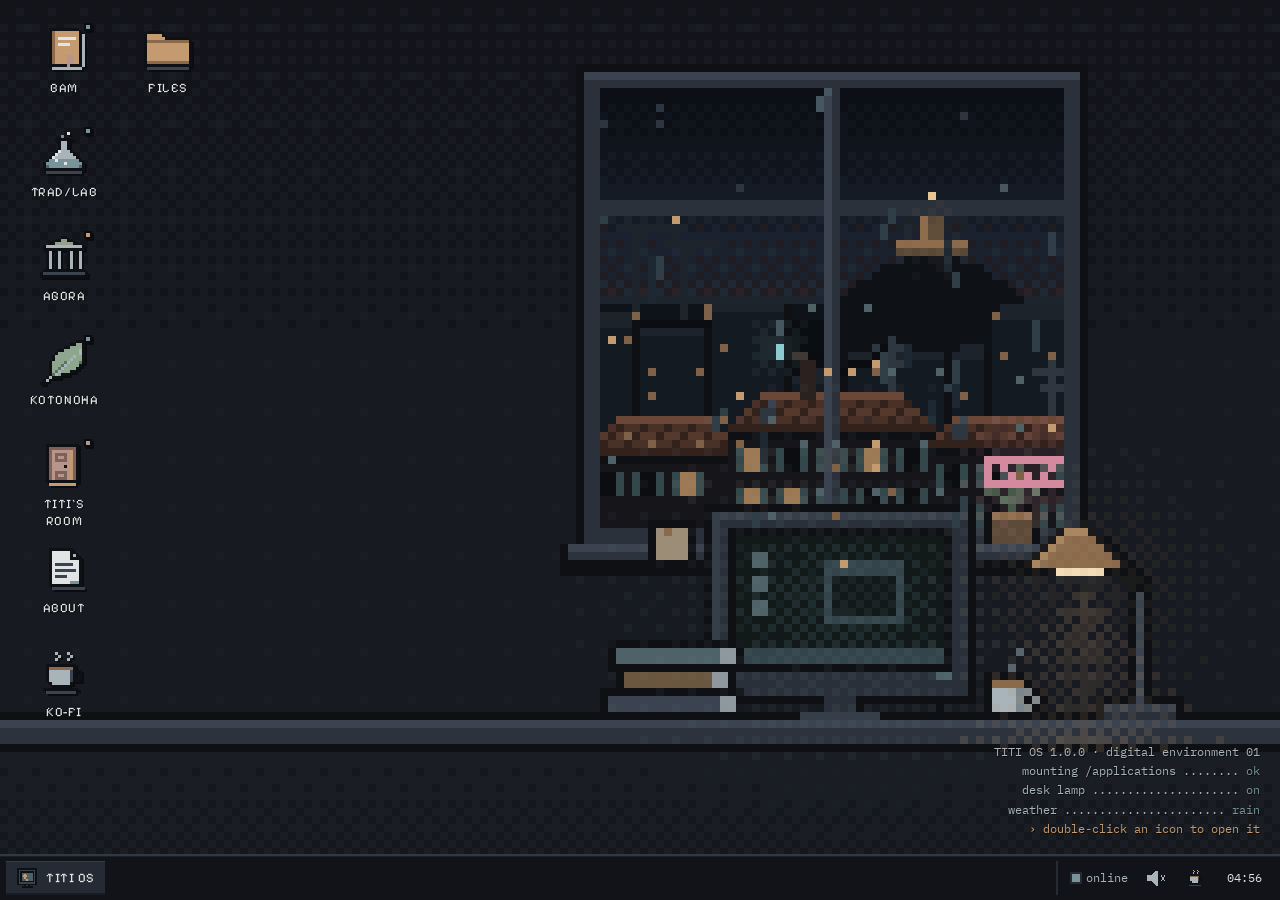
==== commit 192e0561: "Put BAM and TRAD/LAB online; new view over the rooftops of Marseille Canal-tile roofs, antennas and " ====
--- a/index.html
+++ b/index.html
@@ -19,7 +19,7 @@
   <meta property="og:image" content="https://tiephenc.github.io/titi-hub/assets/og.png">
   <meta property="og:image:width" content="1200">
   <meta property="og:image:height" content="630">
-  <meta property="og:image:alt" content="A pixel-art desk at night: a monitor, a lamp, and a rainy city through the window.">
+  <meta property="og:image:alt" content="A pixel-art desk at night, looking out over the rooftops of Marseille in the rain.">
   <meta name="twitter:card" content="summary_large_image">
   <meta name="twitter:title" content="TITI'S HUB.exe — TITI OS">
   <meta name="twitter:description" content="A quiet desktop at night, and every project by Titi on it.">
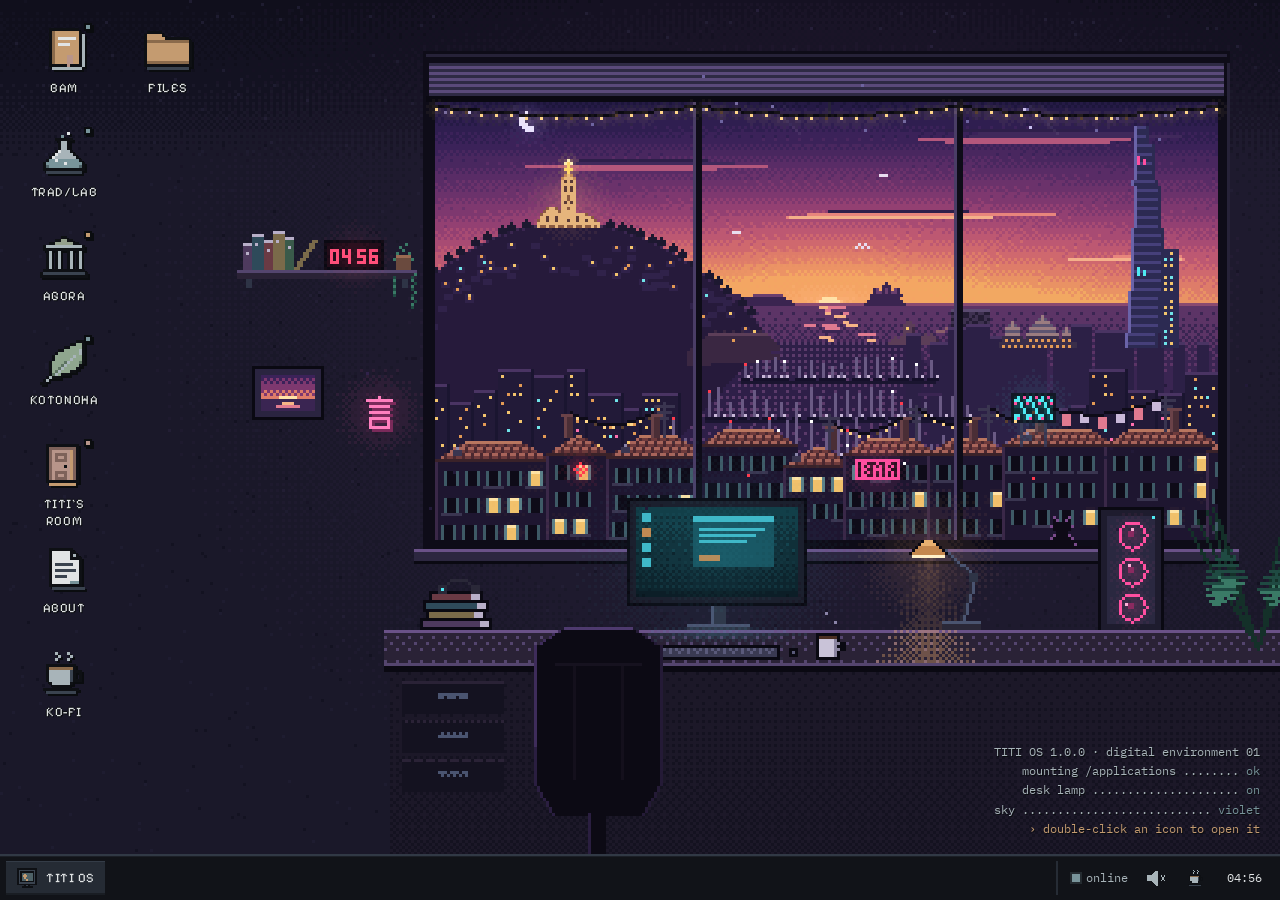
==== commit 60242b1a: "Paint Marseille at dusk: a detailed room over the Vieux-Port Violet sky after sunset, the Frioul and" ====
--- a/index.html
+++ b/index.html
@@ -19,7 +19,7 @@
   <meta property="og:image" content="https://tiephenc.github.io/titi-hub/assets/og.png">
   <meta property="og:image:width" content="1200">
   <meta property="og:image:height" content="630">
-  <meta property="og:image:alt" content="A pixel-art desk at night, looking out over the rooftops of Marseille in the rain.">
+  <meta property="og:image:alt" content="A pixel-art room at dusk, looking out over Marseille: Notre-Dame de la Garde, the Vieux-Port and the sea under a violet sky.">
   <meta name="twitter:card" content="summary_large_image">
   <meta name="twitter:title" content="TITI'S HUB.exe — TITI OS">
   <meta name="twitter:description" content="A quiet desktop at night, and every project by Titi on it.">
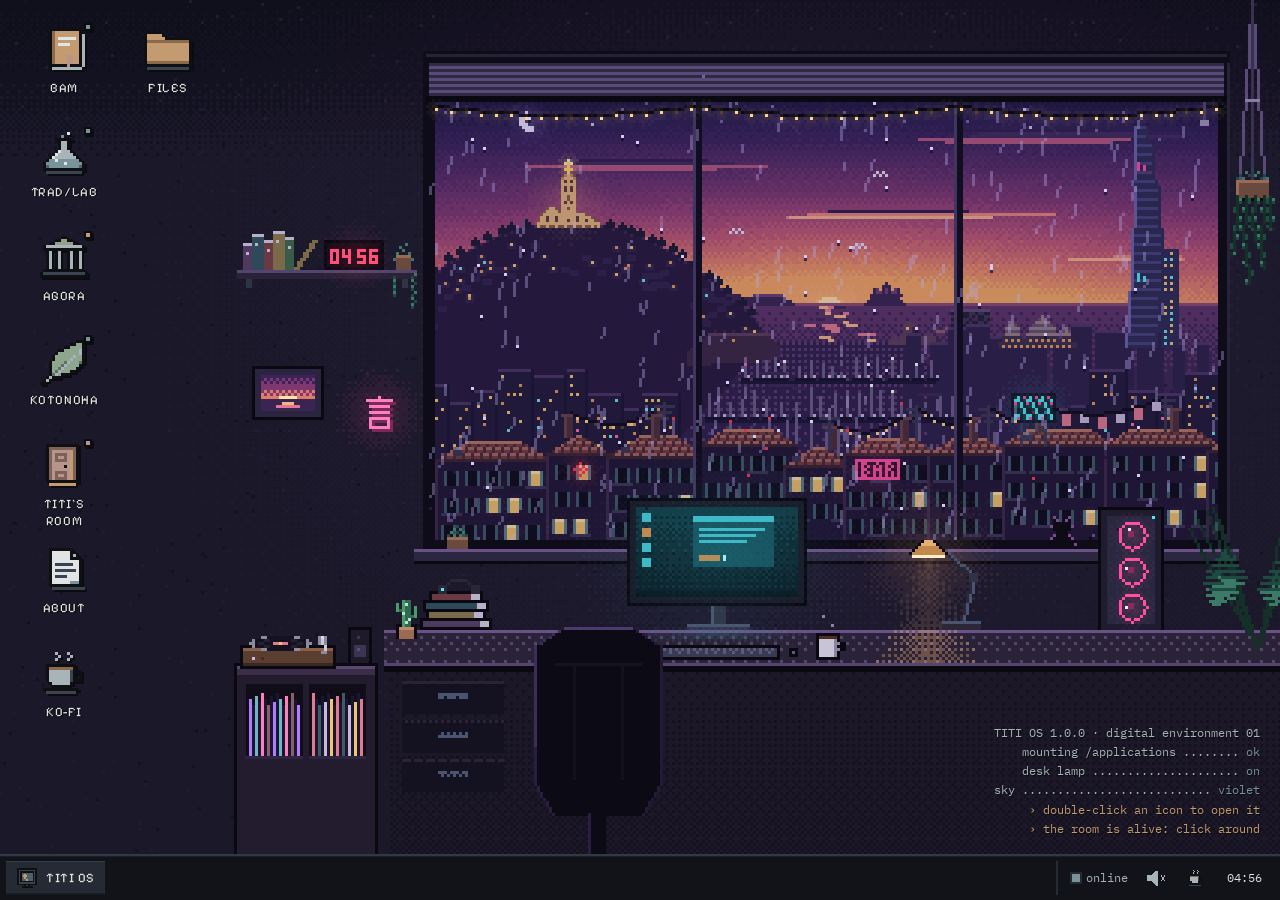
==== commit a017073c: "Bring the room to life: clickable objects, rain, blinds, fireflies, a record player Every object in " ====
--- a/index.html
+++ b/index.html
@@ -57,6 +57,7 @@
   <main id="desktop" aria-label="TITI OS desktop">
     <h1 class="visually-hidden">TITI'S HUB.exe — the desktop that opens every project by Titi</h1>
     <p id="icon-hint" class="visually-hidden">Press Enter to open.</p>
+    <p class="visually-hidden">The room behind the icons is interactive with a mouse or a finger: the computer, books, coffee, lamp, record player, blinds, window, plants and cat all respond. Rain, blinds and music are also in Settings.</p>
     <ul id="desktop-icons" class="icons" aria-label="Applications and shortcuts"></ul>
     <div id="boot-log" class="boot-log" aria-hidden="true"></div>
     <div id="win-layer" class="win-layer"></div>
@@ -71,6 +72,7 @@
     <div class="tb-tasks" aria-label="Open windows" role="group"></div>
     <div class="tb-tray">
       <span class="tray-status" role="status"><span class="status-led" aria-hidden="true"></span><span class="tray-status__label">online</span></span>
+      <button class="tray-btn tray-music" type="button" aria-label="Stop the record" title="TITI FM — stop the record" aria-pressed="false" hidden><svg class="glyph" viewBox="0 0 16 16" aria-hidden="true" focusable="false" shape-rendering="crispEdges"><path fill="currentColor" d="M5 1h6v1h2v2h1v2h1v4h-1v2h-1v2h-2v1H5v-1H3v-2H2v-2H1V6h1V4h1V2h2zm2 5v1H6v2h1v1h2V9h1V7H9V6z"/><path fill="#FF4FA0" d="M7 7h2v2H7z"/></svg><span class="eq ambient" aria-hidden="true"><i></i><i></i><i></i></span></button>
       <button class="tray-btn tray-sound" type="button" aria-label="Interface sound" aria-pressed="false"></button>
       <button class="tray-btn tray-kofi" type="button" aria-label="Support my work on Ko-fi" title="Support my work"></button>
       <button class="tray-btn tray-clock mono" type="button"><time>--:--</time></button>
@@ -80,6 +82,7 @@
   <div id="start-menu" class="popover" hidden></div>
   <div id="switcher" class="popover" hidden></div>
   <div id="toasts" class="toasts" aria-live="polite" aria-atomic="false"></div>
+  <div id="scene-tip" class="scene-tip" role="tooltip" hidden></div>
 
   <noscript>
     <div class="noscript">
--- a/src/styles/desktop.css
+++ b/src/styles/desktop.css
@@ -593,3 +593,60 @@
     height: 2.5rem;
   }
 }
+
+/* Scene tooltip --------------------------------------------------------- */
+
+.scene-tip {
+  position: fixed;
+  left: 0;
+  top: 0;
+  z-index: 9300;
+  padding: 0.25rem 0.5rem;
+  font-family: var(--font-pixel);
+  font-size: 0.75rem;
+  letter-spacing: 0.03em;
+  color: var(--ink);
+  background: rgb(17 19 24 / 0.92);
+  border: 2px solid var(--line);
+  border-left-color: var(--amber);
+  box-shadow: 3px 3px 0 var(--shadow);
+  pointer-events: none;
+  white-space: nowrap;
+}
+
+.scene-tip[hidden] {
+  display: none;
+}
+
+/* Record player in the tray --------------------------------------------- */
+
+.tray-music {
+  color: var(--ink);
+}
+
+.tray-music[hidden] {
+  display: none;
+}
+
+.tray-music .eq {
+  display: inline-flex;
+  align-items: flex-end;
+  gap: 1px;
+  height: 0.75rem;
+}
+
+.tray-music .eq i {
+  width: 2px;
+  height: 100%;
+  background: var(--amber);
+  animation: eq 0.9s steps(3, end) infinite;
+}
+
+.tray-music .eq i:nth-child(2) { animation-delay: -0.3s; background: #FF4FA0; }
+.tray-music .eq i:nth-child(3) { animation-delay: -0.6s; }
+
+@keyframes eq {
+  0% { height: 30%; }
+  50% { height: 100%; }
+  100% { height: 55%; }
+}
--- a/src/styles/apps.css
+++ b/src/styles/apps.css
@@ -906,3 +906,53 @@
   color: #fff;
   text-decoration-color: var(--amber);
 }
+
+/* Range input (music volume) */
+.range {
+  width: 8.5rem;
+  height: 1.5rem;
+  margin: 0;
+  background: transparent;
+  -webkit-appearance: none;
+  appearance: none;
+  cursor: pointer;
+}
+
+.range::-webkit-slider-runnable-track {
+  height: 6px;
+  background: linear-gradient(90deg, var(--teal) var(--fill, 60%), var(--night-deep) var(--fill, 60%));
+  border: 2px solid var(--line);
+}
+
+.range::-moz-range-track {
+  height: 6px;
+  background: var(--night-deep);
+  border: 2px solid var(--line);
+}
+
+.range::-moz-range-progress {
+  height: 6px;
+  background: var(--teal);
+}
+
+.range::-webkit-slider-thumb {
+  -webkit-appearance: none;
+  width: 12px;
+  height: 16px;
+  margin-top: -7px;
+  background: var(--ink);
+  border: 2px solid var(--night-deep);
+  border-radius: 0;
+}
+
+.range::-moz-range-thumb {
+  width: 10px;
+  height: 14px;
+  background: var(--ink);
+  border: 2px solid var(--night-deep);
+  border-radius: 0;
+}
+
+.range:focus-visible {
+  outline-offset: 3px;
+}
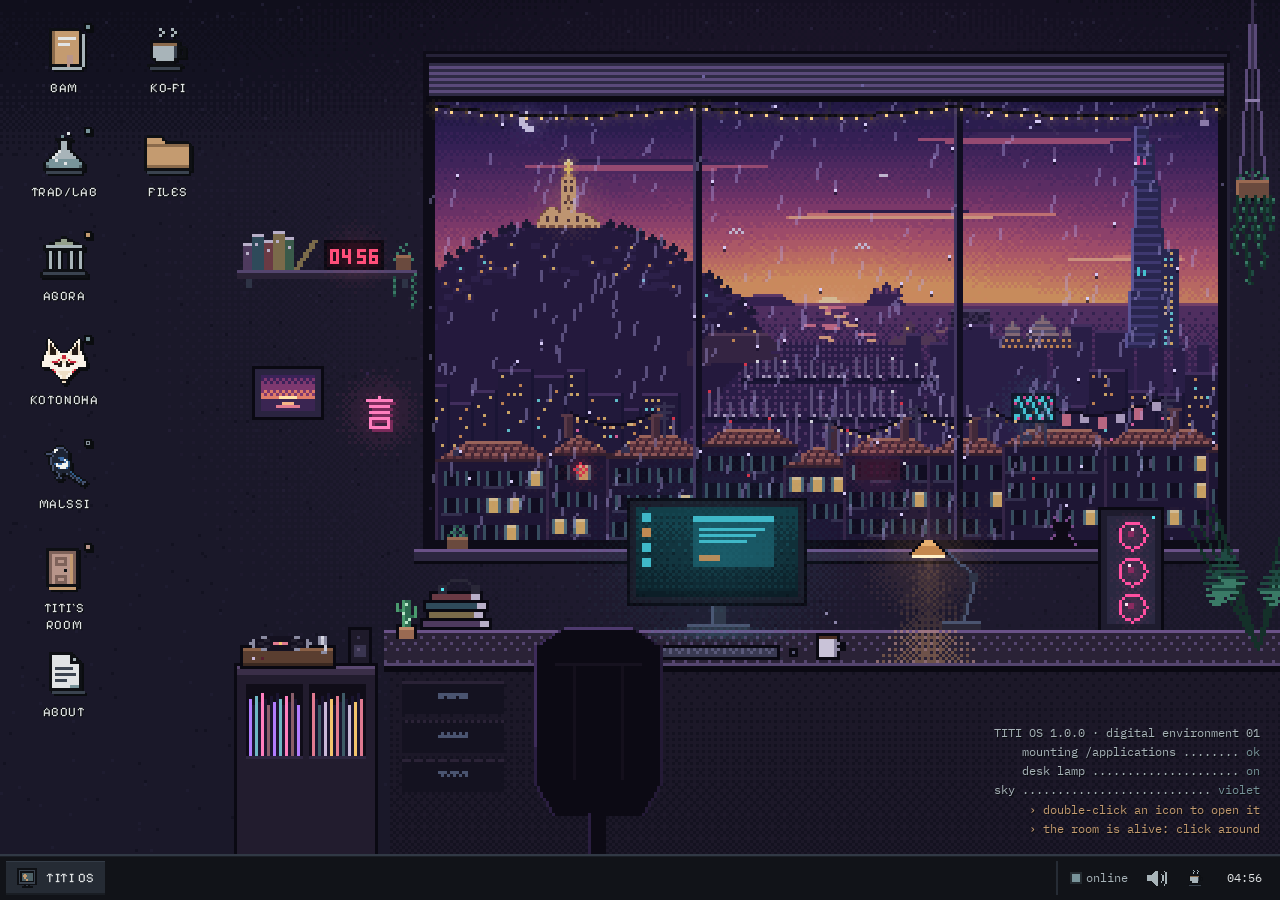
==== commit 3474f454: "Kotonoha's fox as its icon, add MALSSI, global volume control - KOTONOHA's icon is now Kitsune, redr" ====
--- a/index.html
+++ b/index.html
@@ -32,6 +32,7 @@
   <link rel="preconnect" href="https://fonts.googleapis.com">
   <link rel="preconnect" href="https://fonts.gstatic.com" crossorigin>
   <link rel="stylesheet" href="https://fonts.googleapis.com/css2?family=IBM+Plex+Mono:wght@400&family=IBM+Plex+Sans+JP:wght@400;500&family=Pixelify+Sans:wght@400&display=swap">
+  <link rel="stylesheet" href="https://fonts.googleapis.com/css2?family=Gowun+Batang:wght@700&text=%EB%A7%90%EC%94%A8&display=swap">
 
   <link rel="stylesheet" href="src/styles/base.css">
   <link rel="stylesheet" href="src/styles/desktop.css">
@@ -73,7 +74,7 @@
     <div class="tb-tray">
       <span class="tray-status" role="status"><span class="status-led" aria-hidden="true"></span><span class="tray-status__label">online</span></span>
       <button class="tray-btn tray-music" type="button" aria-label="Stop the record" title="TITI FM — stop the record" aria-pressed="false" hidden><svg class="glyph" viewBox="0 0 16 16" aria-hidden="true" focusable="false" shape-rendering="crispEdges"><path fill="currentColor" d="M5 1h6v1h2v2h1v2h1v4h-1v2h-1v2h-2v1H5v-1H3v-2H2v-2H1V6h1V4h1V2h2zm2 5v1H6v2h1v1h2V9h1V7H9V6z"/><path fill="#FF4FA0" d="M7 7h2v2H7z"/></svg><span class="eq ambient" aria-hidden="true"><i></i><i></i><i></i></span></button>
-      <button class="tray-btn tray-sound" type="button" aria-label="Interface sound" aria-pressed="false"></button>
+      <button class="tray-btn tray-sound" type="button" aria-label="Volume" aria-expanded="false" aria-controls="volume-panel"></button>
       <button class="tray-btn tray-kofi" type="button" aria-label="Support my work on Ko-fi" title="Support my work"></button>
       <button class="tray-btn tray-clock mono" type="button"><time>--:--</time></button>
     </div>
@@ -81,6 +82,27 @@
 
   <div id="start-menu" class="popover" hidden></div>
   <div id="switcher" class="popover" hidden></div>
+  <section id="volume-panel" class="popover volume-panel" aria-labelledby="volume-title" hidden>
+    <h2 id="volume-title" class="volume-panel__title">Volume</h2>
+    <div class="vol-row">
+      <label class="vol-label" for="vol-master">All sounds</label>
+      <input id="vol-master" class="range" type="range" min="0" max="100" step="5">
+      <output class="vol-value" for="vol-master"></output>
+    </div>
+    <div class="vol-row">
+      <label class="vol-label" for="vol-music">Music</label>
+      <input id="vol-music" class="range" type="range" min="0" max="100" step="5">
+      <output class="vol-value" for="vol-music"></output>
+    </div>
+    <div class="vol-row vol-row--switch">
+      <span class="vol-label" id="vol-sounds-label">Room &amp; interface sounds</span>
+      <button id="vol-sounds" class="switch" type="button" role="switch" aria-labelledby="vol-sounds-label"></button>
+    </div>
+    <div class="vol-actions">
+      <button id="vol-mute" class="btn btn--ghost notched" type="button"></button>
+      <button id="vol-record" class="btn btn--ghost notched" type="button"></button>
+    </div>
+  </section>
   <div id="toasts" class="toasts" aria-live="polite" aria-atomic="false"></div>
   <div id="scene-tip" class="scene-tip" role="tooltip" hidden></div>
 
--- a/src/styles/desktop.css
+++ b/src/styles/desktop.css
@@ -535,8 +535,7 @@
 
   .tb-start .tb-start__name,
   .tb-tasks,
-  .tray-status__label,
-  .tray-sound {
+  .tray-status__label {
     display: none;
   }
 
@@ -650,3 +649,92 @@
   50% { height: 100%; }
   100% { height: 55%; }
 }
+
+/* Volume panel ------------------------------------------------------------ */
+
+.volume-panel {
+  left: auto;
+  right: 0.375rem;
+  width: 18.5rem;
+  padding: 0.875rem 1rem 1rem;
+  transform-origin: bottom right;
+}
+
+.volume-panel__title {
+  margin-bottom: 0.625rem;
+  font-family: var(--font-pixel);
+  font-size: 1rem;
+  font-weight: 400;
+  letter-spacing: 0.04em;
+}
+
+.vol-row {
+  display: grid;
+  grid-template-columns: minmax(0, 1fr) auto;
+  grid-template-areas: "label value" "slider slider";
+  align-items: center;
+  gap: 0.25rem 0.5rem;
+  padding: 0.375rem 0;
+}
+
+.vol-row .vol-label {
+  grid-area: label;
+}
+
+.vol-row .range {
+  grid-area: slider;
+  width: 100%;
+}
+
+.vol-row .vol-value {
+  grid-area: value;
+  font-family: var(--font-mono);
+  font-size: 0.75rem;
+  color: var(--ink-dim);
+  font-variant-numeric: tabular-nums;
+}
+
+.vol-row.is-muted .range {
+  opacity: 0.45;
+}
+
+.vol-row--switch {
+  grid-template-areas: "label switch";
+  border-top: 1px solid var(--line-soft);
+  margin-top: 0.25rem;
+  padding-top: 0.625rem;
+}
+
+.vol-row--switch .switch {
+  grid-area: switch;
+}
+
+.vol-label {
+  font-size: 0.875rem;
+  color: var(--ink);
+}
+
+.vol-actions {
+  display: flex;
+  gap: 0.5rem;
+  margin-top: 0.75rem;
+}
+
+.vol-actions .btn {
+  flex: 1;
+  min-height: 2.25rem;
+  padding: 0.375rem 0.5rem;
+  font-size: 0.8125rem;
+}
+
+.tray-sound.is-muted {
+  color: var(--amber);
+}
+
+@media (max-width: 720px) {
+  .volume-panel {
+    left: 0;
+    right: 0;
+    width: auto;
+  }
+}
--- a/src/styles/apps.css
+++ b/src/styles/apps.css
@@ -956,3 +956,80 @@
 .range:focus-visible {
   outline-offset: 3px;
 }
+
+/* Splash: MALSSI — the magpie, 말씨 on manuscript squares, the levels */
+.splash--magpie {
+  display: flex;
+  align-items: center;
+  gap: 1rem;
+  padding: 0 1.25rem 0 0.75rem;
+  background:
+    linear-gradient(180deg, transparent 0 78%, rgb(47 93 138 / 0.18) 78% 100%),
+    #E6EAE1;
+}
+
+.splash--magpie .magpie {
+  width: 7.5rem;
+  height: 7.5rem;
+  flex: none;
+}
+
+.wongo {
+  display: grid;
+  grid-template-rows: repeat(3, 2.125rem);
+  border: 2px solid #1E2B45;
+}
+
+.wongo span {
+  display: grid;
+  place-items: center;
+  width: 2.125rem;
+  border-bottom: 1px solid rgb(30 43 69 / 0.3);
+  font-family: "Gowun Batang", "Noto Serif KR", "Nanum Myeongjo", "AppleMyungjo", serif;
+  font-size: 1.375rem;
+  font-weight: 700;
+  color: #1E2B45;
+}
+
+.wongo span:last-child {
+  border-bottom: 0;
+}
+
+.levels--ko {
+  margin-left: auto;
+  color: #2F5D8A;
+}
+
+.levels--ko b {
+  border-color: #2F5D8A;
+  font-family: var(--font-sans);
+  font-size: 0.8125rem;
+}
+
+.levels--ko li + li::before {
+  background: repeating-linear-gradient(90deg, #2F5D8A 0 4px, transparent 4px 6px);
+}
+
+.levels--ko li:last-child b {
+  color: #E6EAE1;
+  background: #2F5D8A;
+  border-color: #2F5D8A;
+}
+
+@media (max-width: 720px) {
+  .splash--magpie {
+    gap: 0.625rem;
+    padding: 0 0.875rem 0 0.25rem;
+  }
+
+  .splash--magpie .magpie {
+    width: 5.75rem;
+    height: 5.75rem;
+  }
+}
+
+@media (max-width: 380px) {
+  .levels--ko li:nth-child(2) {
+    display: none;
+  }
+}
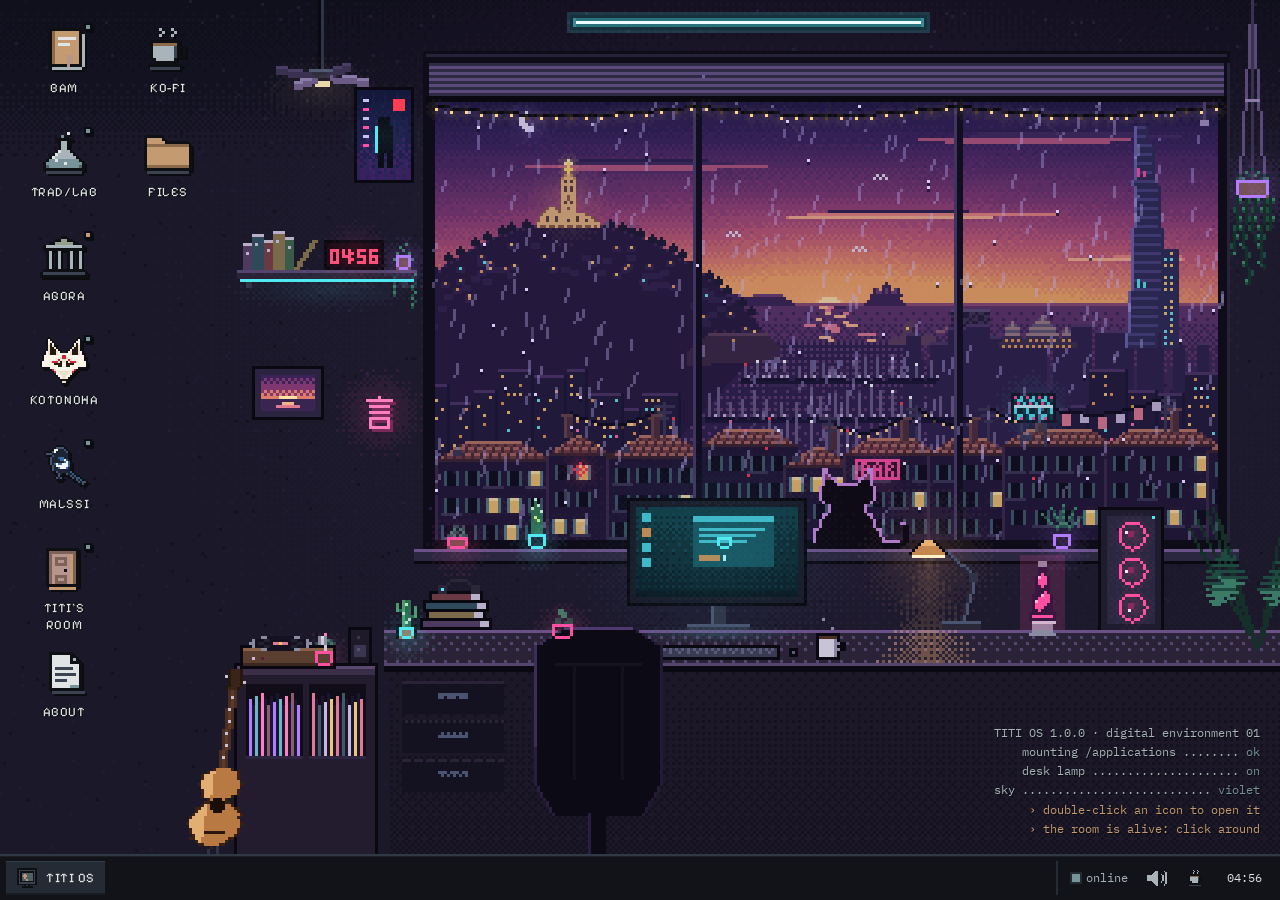
==== commit 5b980574: "Instagram instead of GitHub; neon-pot plants; fireflies light the room Co-Authored-By: Claude Opus 5" ====
--- a/index.html
+++ b/index.html
@@ -46,7 +46,7 @@
     "@type": "WebSite",
     "name": "TITI'S HUB.exe",
     "url": "https://tiephenc.github.io/titi-hub/",
-    "author": { "@type": "Person", "name": "Tiéphen Chauvin", "url": "https://github.com/tiephenc" }
+    "author": { "@type": "Person", "name": "Tiéphen Chauvin", "url": "https://www.instagram.com/tiephen_/" }
   }
   </script>
 </head>
